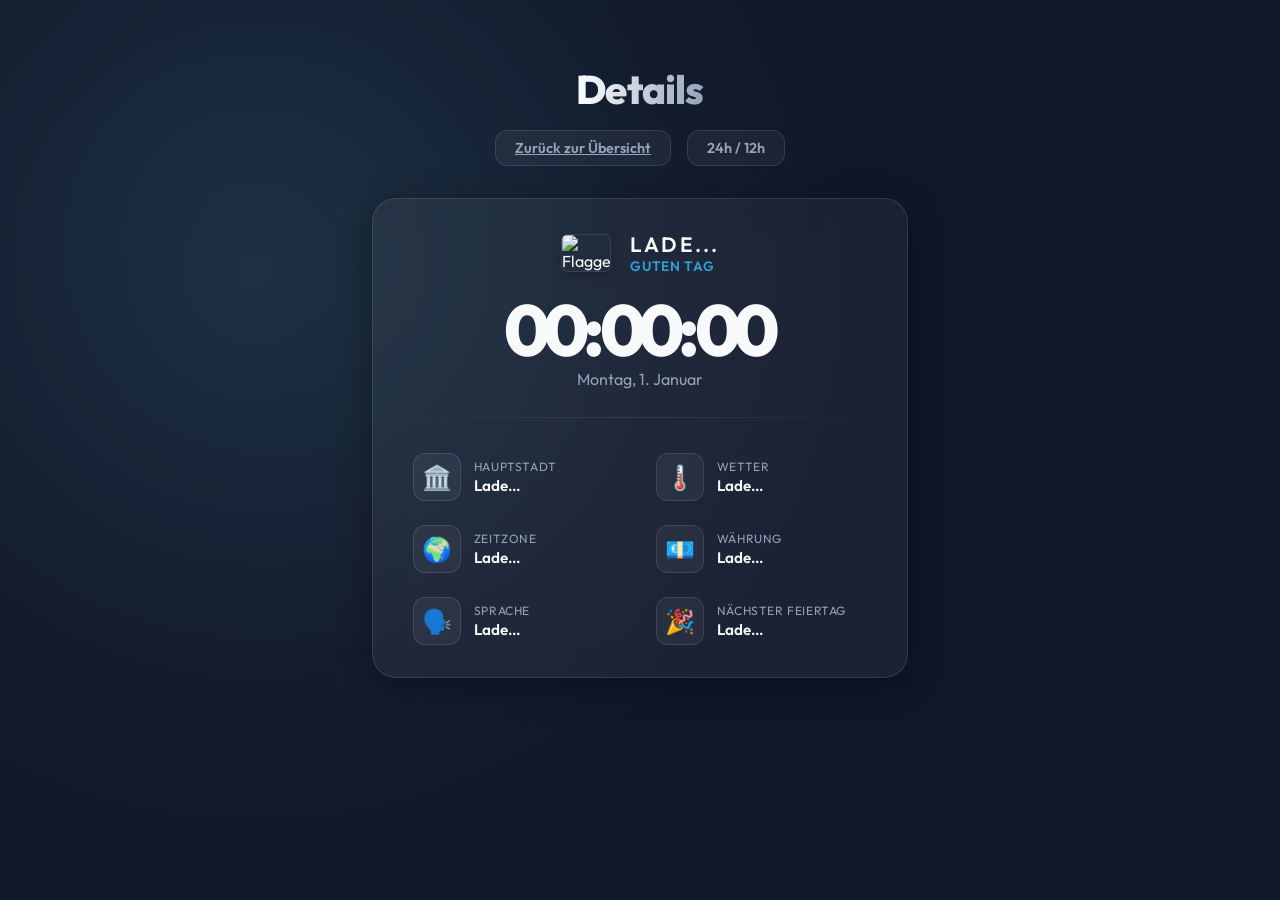
==== details.html @ b4f84e19 "Initial commit: Global Clock Dashboard with Weather and Holidays" ====
<!DOCTYPE html>
<html lang="de">
<head>
    <meta charset="UTF-8">
    <meta name="viewport" content="width=device-width, initial-scale=1.0">
    <title>Land Details</title>
    <link rel="preconnect" href="https://fonts.googleapis.com">
    <link rel="preconnect" href="https://fonts.gstatic.com" crossorigin>
    <link href="https://fonts.googleapis.com/css2?family=Outfit:wght@300;400;600;800&display=swap" rel="stylesheet">
    <link rel="stylesheet" href="style.css">
</head>
<body>
    <div class="background-overlay"></div>
    <main class="container">
        <header>
            <h1>Details</h1>
            <div class="controls">
                <a href="index.html" class="glass-btn">Zurück zur Übersicht</a>
                <button id="toggle-format" class="glass-btn">24h / 12h</button>
            </div>
        </header>
        
        <section class="clock-section" id="detail-section">
            <div class="card glass">
                <div class="country-info">
                    <img src="" width="40" alt="Flagge" class="flag-img" id="detail-flag">
                    <div class="name-box">
                        <h2 class="country-name" id="detail-name">Lade...</h2>
                        <span class="greeting" id="detail-greeting">Guten Tag</span>
                    </div>
                </div>
                <div class="time-display">
                    <span class="time" id="detail-time">00:00:00</span>
                    <span class="date" id="detail-date">Montag, 1. Januar</span>
                </div>
                
                <div class="card-divider"></div>
                
                <div class="meta-grid">
                    <div class="meta-item">
                        <span class="meta-icon">🏛️</span>
                        <div class="meta-text">
                            <span class="meta-label">Hauptstadt</span>
                            <span class="meta-value" id="detail-capital">Lade...</span>
                        </div>
                    </div>
                    <div class="meta-item">
                        <span class="meta-icon" id="detail-weather-icon">🌡️</span>
                        <div class="meta-text">
                            <span class="meta-label">Wetter</span>
                            <span class="meta-value" id="detail-weather">Lade...</span>
                        </div>
                    </div>
                    <div class="meta-item">
                        <span class="meta-icon">🌍</span>
                        <div class="meta-text">
                            <span class="meta-label">Zeitzone</span>
                            <span class="meta-value" id="detail-tz">Lade...</span>
                        </div>
                    </div>
                    <div class="meta-item">
                        <span class="meta-icon">💶</span>
                        <div class="meta-text">
                            <span class="meta-label">Währung</span>
                            <span class="meta-value" id="detail-currency">Lade...</span>
                        </div>
                    </div>
                    <div class="meta-item">
                        <span class="meta-icon">🗣️</span>
                        <div class="meta-text">
                            <span class="meta-label">Sprache</span>
                            <span class="meta-value" id="detail-language">Lade...</span>
                        </div>
                    </div>
                    <div class="meta-item">
                        <span class="meta-icon">🎉</span>
                        <div class="meta-text">
                            <span class="meta-label">Nächster Feiertag</span>
                            <span class="meta-value" id="detail-holiday">Lade...</span>
                        </div>
                    </div>
                </div>
            </div>
        </section>
    </main>

    <script src="https://cdnjs.cloudflare.com/ajax/libs/moment.js/2.29.4/moment.min.js"></script>
    <script src="https://cdnjs.cloudflare.com/ajax/libs/moment-timezone/0.5.43/moment-timezone-with-data.min.js"></script>
    <script src="script.js"></script>
</body>
</html>
---- style.css ----
:root {
    --primary-bg: #0f172a;
    --accent-color: #38bdf8;
    --text-main: #f8fafc;
    --text-muted: #94a3b8;
    --glass-bg: rgba(255, 255, 255, 0.05);
    --glass-border: rgba(255, 255, 255, 0.1);
    --font-main: 'Outfit', sans-serif;
}

* {
    margin: 0;
    padding: 0;
    box-sizing: border-box;
}

body {
    font-family: var(--font-main);
    background-color: var(--primary-bg);
    color: var(--text-main);
    min-height: 100vh;
    display: flex;
    overflow-x: hidden;
    position: relative;
}

/* Background effects */
.background-overlay {
    position: absolute;
    top: 0;
    left: 0;
    width: 100%;
    height: 100%;
    background: radial-gradient(circle at 20% 30%, #1e293b 0%, transparent 50%),
                radial-gradient(circle at 80% 70%, #0f172a 0%, transparent 50%);
    z-index: -1;
}

body::before {
    content: '';
    position: absolute;
    width: 300px;
    height: 300px;
    background: var(--accent-color);
    filter: blur(150px);
    border-radius: 50%;
    top: 10%;
    left: 10%;
    opacity: 0.15;
    animation: move 20s infinite alternate;
}

@keyframes move {
    from { transform: translate(0, 0); }
    to { transform: translate(100px, 100px); }
}

.container {
    width: 90%;
    max-width: 600px;
    margin: 2rem auto;
    display: flex;
    flex-direction: column;
    gap: 1.5rem;
    padding: 2rem;
    z-index: 1;
}

header {
    display: flex;
    flex-direction: column;
    align-items: center;
    gap: 1rem;
    margin-bottom: 0.5rem;
}

header h1 {
    text-align: center;
    font-weight: 800;
    letter-spacing: -0.02em;
    font-size: 2.5rem;
    background: linear-gradient(to right, #fff, var(--text-muted));
    -webkit-background-clip: text;
    -webkit-text-fill-color: transparent;
}

.controls {
    display: flex;
    gap: 1rem;
}

.glass-btn {
    background: var(--glass-bg);
    border: 1px solid var(--glass-border);
    color: var(--text-muted);
    padding: 0.5rem 1.2rem;
    border-radius: 12px;
    cursor: pointer;
    font-family: var(--font-main);
    font-size: 0.9rem;
    font-weight: 600;
    transition: all 0.3s ease;
    backdrop-filter: blur(8px);
}

.glass-btn:hover {
    background: rgba(255, 255, 255, 0.1);
    color: var(--text-main);
    transform: scale(1.05);
}

.details-btn {
    text-decoration: none;
    text-align: center;
    width: 100%;
    margin-top: 0.5rem;
}

.clock-section {
    width: 100%;
}

.card {
    padding: 2rem 2.5rem;
    border-radius: 24px;
    display: flex;
    flex-direction: column;
    align-items: center;
    gap: 1.2rem;
    transition: transform 0.3s cubic-bezier(0.4, 0, 0.2, 1), box-shadow 0.3s ease;
    cursor: default;
}

.card:hover {
    transform: translateY(-5px);
    box-shadow: 0 20px 40px rgba(0,0,0,0.3);
}

.glass {
    background: var(--glass-bg);
    backdrop-filter: blur(16px);
    -webkit-backdrop-filter: blur(16px);
    border: 1px solid var(--glass-border);
    box-shadow: 0 8px 32px 0 rgba(0, 0, 0, 0.37);
}

.country-info {
    display: flex;
    align-items: center;
    gap: 1.2rem;
    width: 100%;
    justify-content: center;
}

.name-box {
    display: flex;
    flex-direction: column;
}

.greeting {
    font-size: 0.85rem;
    color: var(--accent-color);
    font-weight: 600;
    text-transform: uppercase;
    letter-spacing: 0.05em;
    opacity: 0.8;
}

.flag-img {
    width: 50px;
    height: auto;
    border-radius: 6px;
    box-shadow: 0 4px 12px rgba(0,0,0,0.2);
    border: 1px solid var(--glass-border);
}

.country-name {
    font-size: 1.3rem;
    font-weight: 600;
    color: var(--text-main);
    text-transform: uppercase;
    letter-spacing: 0.1em;
}

.time-display {
    text-align: center;
    display: flex;
    flex-direction: column;
    gap: 0.2rem;
}

.time {
    font-size: 4.5rem;
    font-weight: 800;
    font-variant-numeric: tabular-nums;
    letter-spacing: -0.05em;
    line-height: 1;
}

.date {
    font-size: 1rem;
    color: var(--text-muted);
    font-weight: 400;
}

.time-diff-wrapper {
    display: flex;
    justify-content: center;
    margin: -0.5rem 0;
}

.diff-tag {
    padding: 0.5rem 1.5rem;
    border-radius: 50px;
    font-size: 0.9rem;
    font-weight: 600;
    color: var(--text-muted);
    border: 1px solid var(--glass-border);
    background: rgba(255, 255, 255, 0.03);
}

.card-divider {
    height: 1px;
    width: 100%;
    background: linear-gradient(to right, transparent, var(--glass-border), transparent);
    margin: 0.5rem 0;
}

.meta-grid {
    display: grid;
    grid-template-columns: repeat(2, 1fr);
    gap: 1.5rem 2rem;
    width: 100%;
    margin-top: 0.5rem;
}

.meta-item {
    display: flex;
    align-items: center;
    gap: 0.8rem;
}

.meta-icon {
    font-size: 1.5rem;
    background: rgba(255, 255, 255, 0.05);
    padding: 0.5rem;
    border-radius: 12px;
    border: 1px solid var(--glass-border);
}

.meta-text {
    display: flex;
    flex-direction: column;
}

.meta-label {
    font-size: 0.75rem;
    color: var(--text-muted);
    text-transform: uppercase;
    letter-spacing: 0.05em;
    margin-bottom: 0.1rem;
}

.meta-value {
    font-size: 0.95rem;
    color: var(--text-main);
    font-weight: 600;
}

/* Mobile adjustments */
@media (max-width: 600px) {
    .meta-grid {
        grid-template-columns: 1fr;
        gap: 1rem;
    }
}

.search-container {
    width: 100%;
    margin-bottom: 1rem;
}

.glass-input {
    width: 100%;
    padding: 1rem 1.5rem;
    border-radius: 16px;
    background: var(--glass-bg);
    border: 1px solid var(--glass-border);
    color: var(--text-main);
    font-family: var(--font-main);
    font-size: 1.1rem;
    backdrop-filter: blur(8px);
    outline: none;
    transition: all 0.3s ease;
}

.glass-input:focus {
    border-color: var(--accent-color);
    box-shadow: 0 0 15px rgba(56, 189, 248, 0.3);
}

.loading-spinner {
    text-align: center;
    color: var(--text-muted);
    font-size: 1.2rem;
    margin: 2rem 0;
    display: none;
}

.countries-grid {
    display: grid;
    grid-template-columns: 1fr;
    gap: 1.5rem;
    width: 100%;
}

@media (max-width: 480px) {
    .time {
        font-size: 3.5rem;
    }
    .card {
        padding: 1.5rem;
    }
}

.mini-grid {
    display: grid;
    grid-template-columns: repeat(auto-fill, minmax(70px, 1fr));
    gap: 12px;
    width: 100%;
}

.mini-card {
    background: var(--glass-bg);
    border: 1px solid var(--glass-border);
    border-radius: 12px;
    display: flex;
    flex-direction: column;
    align-items: center;
    justify-content: center;
    padding: 12px 5px;
    cursor: pointer;
    transition: all 0.2s ease;
    backdrop-filter: blur(8px);
}

.mini-card:hover {
    transform: scale(1.1);
    background: rgba(255, 255, 255, 0.1);
}

.mini-flag {
    width: 32px;
    height: auto;
    border-radius: 4px;
    margin-bottom: 6px;
    box-shadow: 0 2px 5px rgba(0,0,0,0.2);
}

.mini-code {
    font-size: 0.85rem;
    font-weight: 600;
    color: var(--text-main);
}

/* Modal styles */
.modal-overlay {
    position: fixed;
    top: 0;
    left: 0;
    width: 100%;
    height: 100%;
    background: rgba(15, 23, 42, 0.7);
    backdrop-filter: blur(8px);
    z-index: 1000;
    display: flex;
    justify-content: center;
    align-items: center;
    opacity: 0;
    pointer-events: none;
    transition: opacity 0.3s ease;
}

.modal-overlay.active {
    opacity: 1;
    pointer-events: all;
}

.modal-content {
    width: 95%;
    max-width: 700px;
    transform: scale(0.5);
    opacity: 0;
    transition: all 0.4s cubic-bezier(0.175, 0.885, 0.32, 1.275);
}

.modal-overlay.active .modal-content {
    transform: scale(1);
    opacity: 1;
}

.close-btn {
    position: absolute;
    top: 15px;
    right: 15px;
    background: rgba(255,255,255,0.1);
    border: 1px solid var(--glass-border);
    color: var(--text-main);
    font-size: 1.5rem;
    cursor: pointer;
    border-radius: 50%;
    width: 35px;
    height: 35px;
    display: flex;
    align-items: center;
    justify-content: center;
    transition: background 0.2s;
    line-height: 1;
    z-index: 10;
}

.close-btn:hover {
    background: rgba(255,255,255,0.2);
}
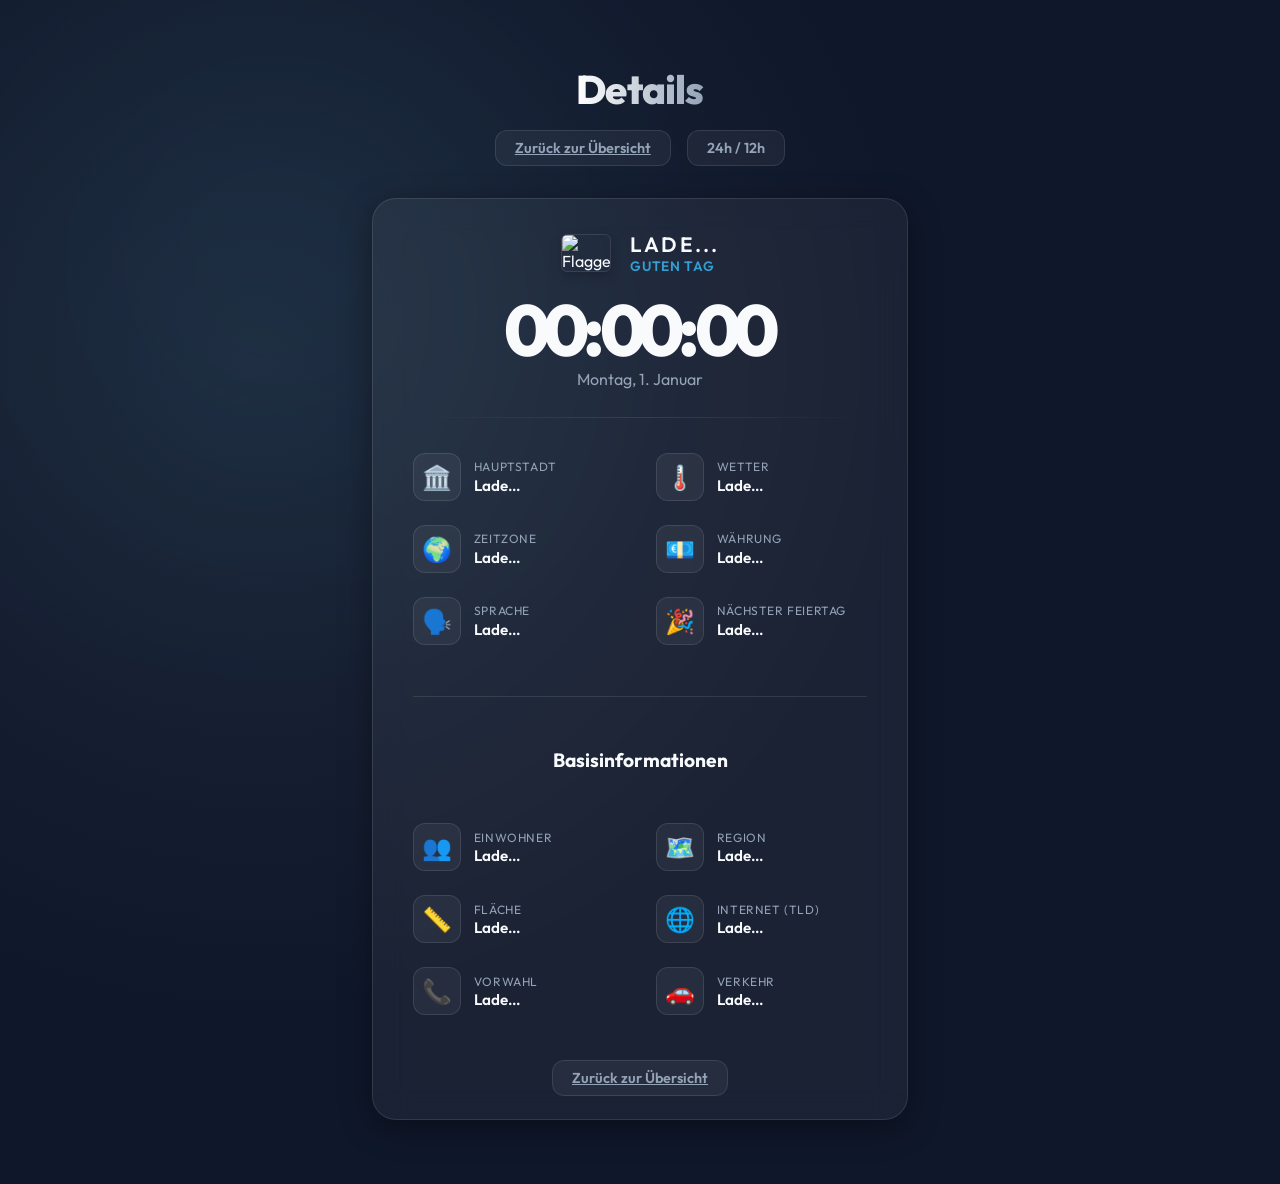
==== commit b2cfc8bc: "Add detailed basis information to details page" ====
--- a/details.html
+++ b/details.html
@@ -80,6 +80,58 @@
                         </div>
                     </div>
                 </div>
+
+                <div class="card-divider" style="margin: 2rem 0; background: rgba(255,255,255,0.1); height: 1px;"></div>
+                
+                <h3 style="margin-bottom: 1.5rem; color: var(--text-main); font-size: 1.2rem; text-align: center;">Basisinformationen</h3>
+                <div class="meta-grid" style="grid-template-columns: repeat(auto-fit, minmax(200px, 1fr));">
+                    <div class="meta-item">
+                        <span class="meta-icon">👥</span>
+                        <div class="meta-text">
+                            <span class="meta-label">Einwohner</span>
+                            <span class="meta-value" id="detail-population">Lade...</span>
+                        </div>
+                    </div>
+                    <div class="meta-item">
+                        <span class="meta-icon">🗺️</span>
+                        <div class="meta-text">
+                            <span class="meta-label">Region</span>
+                            <span class="meta-value" id="detail-region">Lade...</span>
+                        </div>
+                    </div>
+                    <div class="meta-item">
+                        <span class="meta-icon">📏</span>
+                        <div class="meta-text">
+                            <span class="meta-label">Fläche</span>
+                            <span class="meta-value" id="detail-area">Lade...</span>
+                        </div>
+                    </div>
+                    <div class="meta-item">
+                        <span class="meta-icon">🌐</span>
+                        <div class="meta-text">
+                            <span class="meta-label">Internet (TLD)</span>
+                            <span class="meta-value" id="detail-tld">Lade...</span>
+                        </div>
+                    </div>
+                    <div class="meta-item">
+                        <span class="meta-icon">📞</span>
+                        <div class="meta-text">
+                            <span class="meta-label">Vorwahl</span>
+                            <span class="meta-value" id="detail-idd">Lade...</span>
+                        </div>
+                    </div>
+                    <div class="meta-item">
+                        <span class="meta-icon">🚗</span>
+                        <div class="meta-text">
+                            <span class="meta-label">Verkehr</span>
+                            <span class="meta-value" id="detail-driving">Lade...</span>
+                        </div>
+                    </div>
+                </div>
+                
+                <div style="margin-top: 2rem; text-align: center;">
+                    <a href="index.html" class="glass-btn">Zurück zur Übersicht</a>
+                </div>
             </div>
         </section>
     </main>
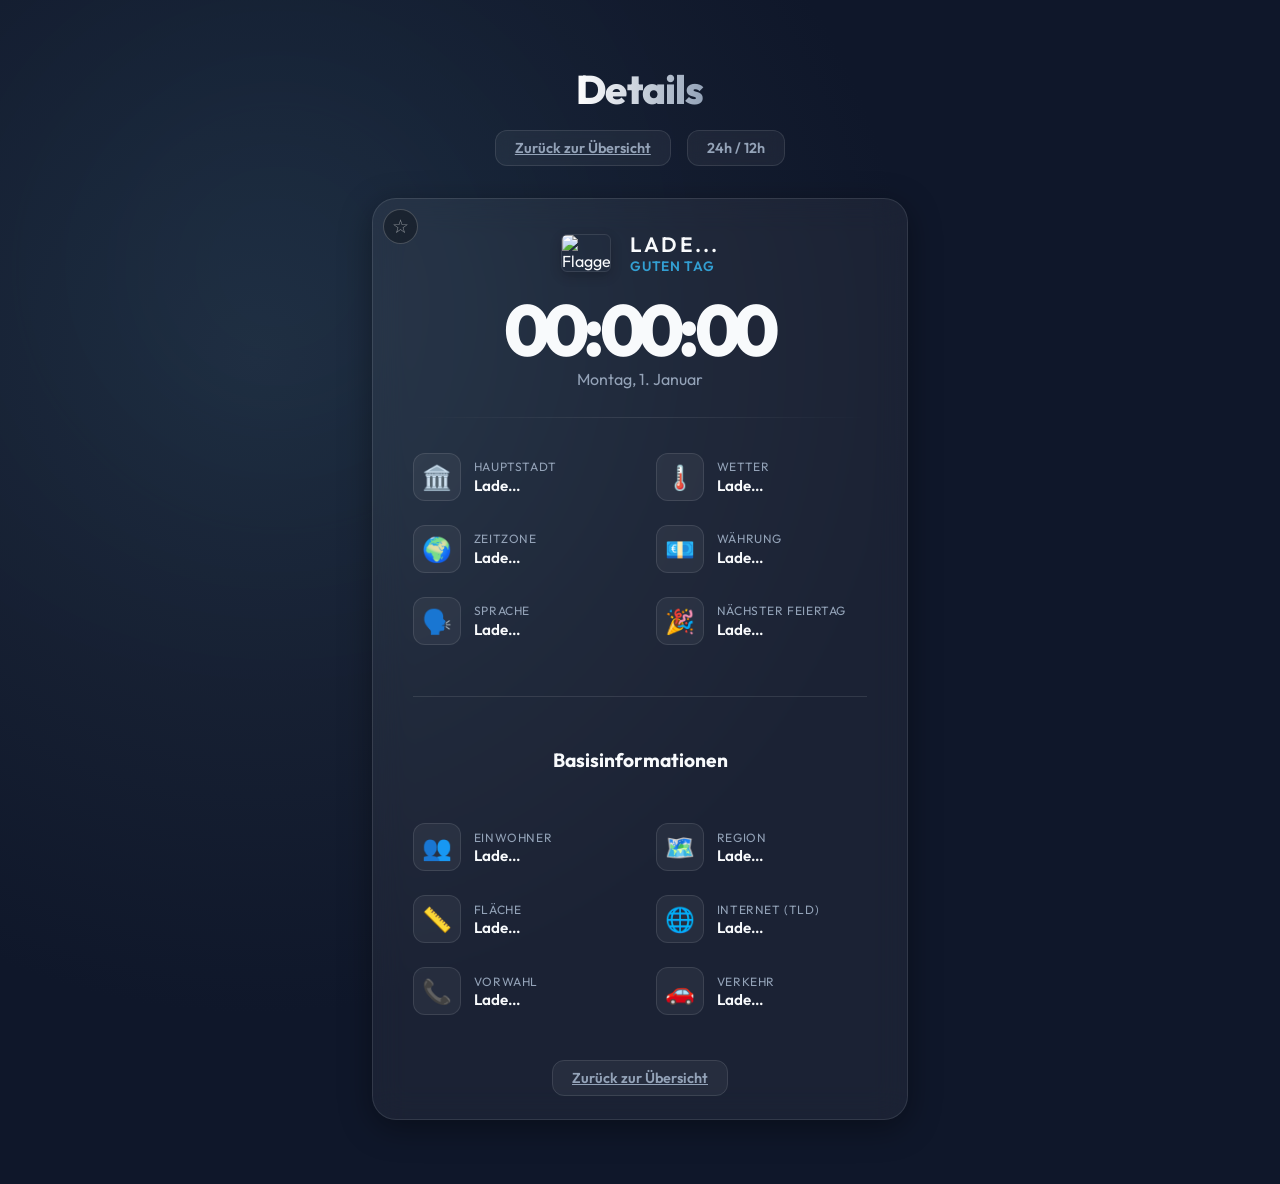
==== commit c6e1b2db: "Add favorites feature with cookies/localStorage and filtering" ====
--- a/details.html
+++ b/details.html
@@ -21,7 +21,8 @@
         </header>
         
         <section class="clock-section" id="detail-section">
-            <div class="card glass">
+            <div class="card glass" style="position: relative;">
+                <button id="detail-fav" class="fav-btn" style="left: 10px; right: auto; top: 10px;" onclick="toggleFavorite(new URLSearchParams(window.location.search).get('country'), event)">☆</button>
                 <div class="country-info">
                     <img src="" width="40" alt="Flagge" class="flag-img" id="detail-flag">
                     <div class="name-box">
--- a/style.css
+++ b/style.css
@@ -422,3 +422,43 @@
 .close-btn:hover {
     background: rgba(255,255,255,0.2);
 }
+
+/* Favorites Button */
+.fav-btn {
+    position: absolute;
+    top: 10px;
+    right: 10px;
+    background: rgba(0, 0, 0, 0.3);
+    border: 1px solid rgba(255, 255, 255, 0.2);
+    border-radius: 50%;
+    width: 35px;
+    height: 35px;
+    display: flex;
+    align-items: center;
+    justify-content: center;
+    font-size: 1.2rem;
+    cursor: pointer;
+    color: rgba(255, 255, 255, 0.5);
+    transition: all 0.3s ease;
+    z-index: 10;
+}
+
+.mini-card .fav-btn {
+    top: 5px;
+    right: 5px;
+    width: 25px;
+    height: 25px;
+    font-size: 0.9rem;
+}
+
+.fav-btn:hover {
+    background: rgba(255, 255, 255, 0.2);
+    transform: scale(1.1);
+}
+
+.fav-btn.active {
+    color: #ffd700;
+    background: rgba(255, 215, 0, 0.2);
+    border-color: rgba(255, 215, 0, 0.5);
+    text-shadow: 0 0 10px rgba(255, 215, 0, 0.5);
+}
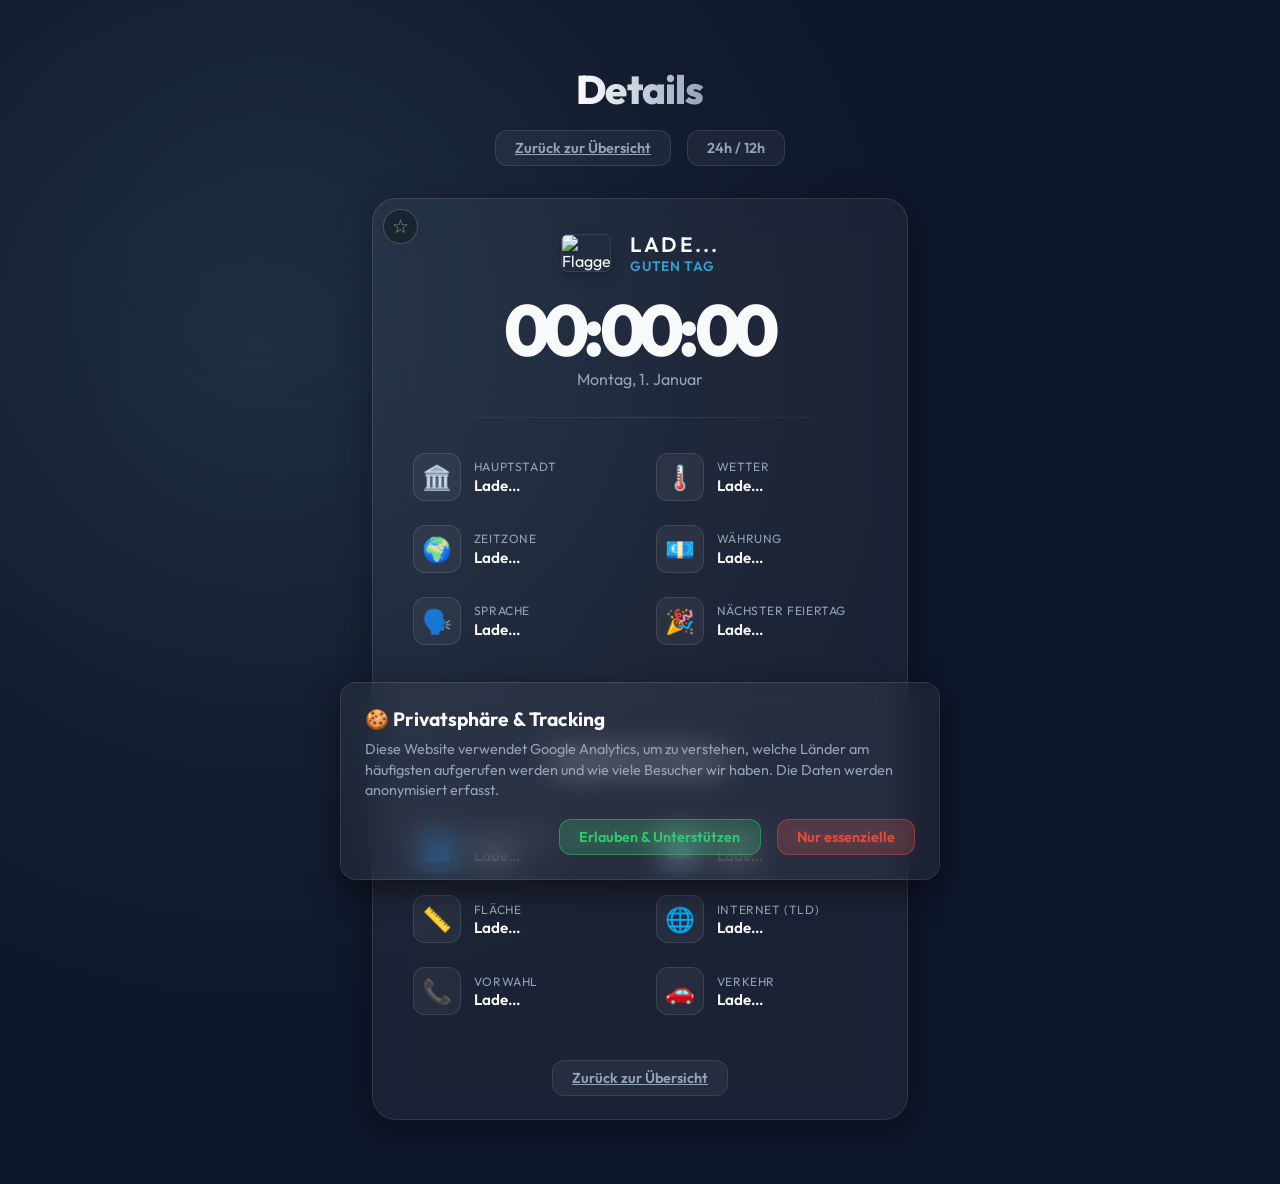
==== commit 7e5b7ef7: "Fix syntax error and encoding in Analytics script" ====
--- a/details.html
+++ b/details.html
@@ -7,7 +7,7 @@
     <link rel="preconnect" href="https://fonts.googleapis.com">
     <link rel="preconnect" href="https://fonts.gstatic.com" crossorigin>
     <link href="https://fonts.googleapis.com/css2?family=Outfit:wght@300;400;600;800&display=swap" rel="stylesheet">
-    <link rel="stylesheet" href="style.css">
+    <link rel="stylesheet" href="style.css?v=3">
 </head>
 <body>
     <div class="background-overlay"></div>
@@ -139,6 +139,6 @@
 
     <script src="https://cdnjs.cloudflare.com/ajax/libs/moment.js/2.29.4/moment.min.js"></script>
     <script src="https://cdnjs.cloudflare.com/ajax/libs/moment-timezone/0.5.43/moment-timezone-with-data.min.js"></script>
-    <script src="script.js"></script>
+    <script src="script.js?v=3"></script>
 </body>
 </html>
--- a/style.css
+++ b/style.css
@@ -462,3 +462,52 @@
     border-color: rgba(255, 215, 0, 0.5);
     text-shadow: 0 0 10px rgba(255, 215, 0, 0.5);
 }
+
+/* Cookie Banner */
+.cookie-banner {
+    position: fixed;
+    bottom: 20px;
+    left: 50%;
+    transform: translateX(-50%);
+    width: 90%;
+    max-width: 600px;
+    padding: 1.5rem;
+    z-index: 1000;
+    box-shadow: 0 10px 30px rgba(0,0,0,0.5);
+    border-radius: 16px;
+    animation: slideUp 0.5s ease forwards;
+}
+
+.cookie-content h3 {
+    margin-top: 0;
+    margin-bottom: 0.5rem;
+    font-size: 1.2rem;
+    color: var(--text-main);
+}
+
+.cookie-content p {
+    font-size: 0.9rem;
+    color: var(--text-muted);
+    margin-bottom: 1.2rem;
+    line-height: 1.4;
+}
+
+.cookie-buttons {
+    display: flex;
+    gap: 1rem;
+    justify-content: flex-end;
+}
+
+@media (max-width: 500px) {
+    .cookie-buttons {
+        flex-direction: column;
+    }
+    .cookie-buttons button {
+        width: 100%;
+    }
+}
+
+@keyframes slideUp {
+    from { bottom: -100px; opacity: 0; }
+    to { bottom: 20px; opacity: 1; }
+}
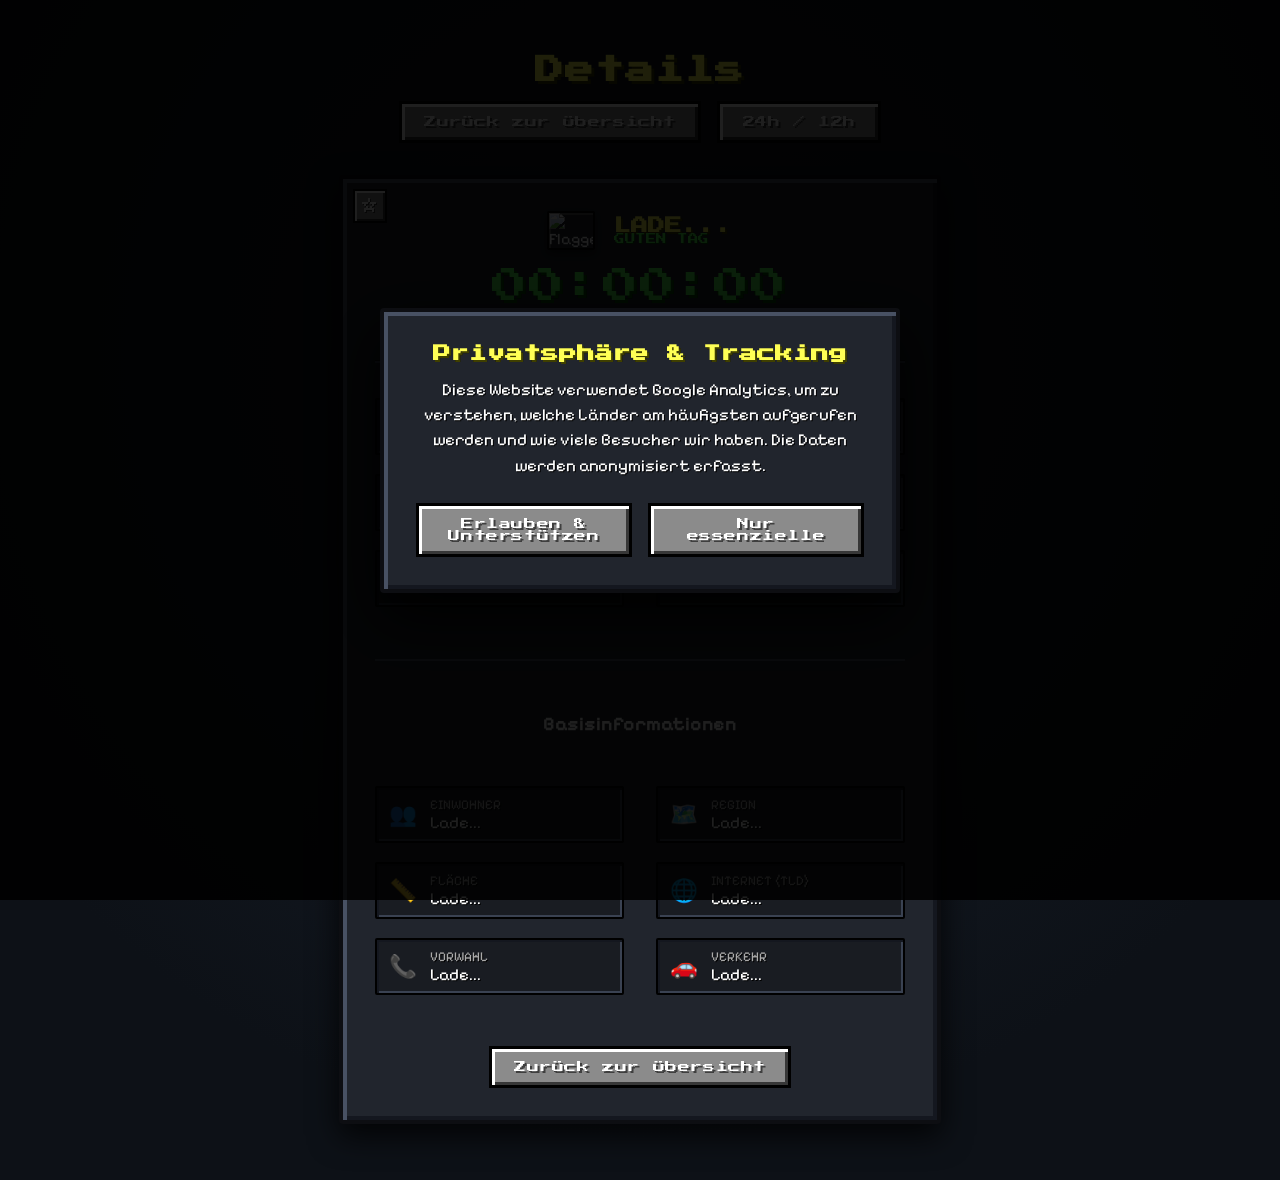
==== commit 6dce8d94: "feat: integrate compressed timelapse video background and update Minecraft UI styling" ====
--- a/details.html
+++ b/details.html
@@ -10,6 +10,10 @@
     <link rel="stylesheet" href="style.css?v=3">
 </head>
 <body>
+    <video id="mc-video-bg" class="mc-video-bg" autoplay loop muted playsinline preload="auto">
+        <source src="Timelapse_compressed.mp4" type="video/mp4">
+        <source src="Timelapse.mp4" type="video/mp4">
+    </video>
     <div class="background-overlay"></div>
     <main class="container">
         <header>
--- a/style.css
+++ b/style.css
@@ -1,17 +1,53 @@
+@import url('https://fonts.googleapis.com/css2?family=Pixelify+Sans:wght@400;600;700&family=Press+Start+2P&display=swap');
+
 :root {
-    --primary-bg: #0f172a;
-    --accent-color: #38bdf8;
-    --text-main: #f8fafc;
-    --text-muted: #94a3b8;
-    --glass-bg: rgba(255, 255, 255, 0.05);
-    --glass-border: rgba(255, 255, 255, 0.1);
-    --font-main: 'Outfit', sans-serif;
+    /* Official Minecraft Formatting Colors (§0 - §f) */
+    --mc-black: #000000;
+    --mc-dark-blue: #0000AA;
+    --mc-dark-green: #00AA00;
+    --mc-dark-aqua: #00AAAA;
+    --mc-dark-red: #AA0000;
+    --mc-dark-purple: #AA00AA;
+    --mc-gold: #FFAA00;
+    --mc-gray: #AAAAAA;
+    --mc-dark-gray: #555555;
+    --mc-blue: #5555FF;
+    --mc-green: #55FF55;
+    --mc-aqua: #55FFFF;
+    --mc-red: #FF5555;
+    --mc-light-purple: #FF55FF;
+    --mc-yellow: #FFFF55;
+    --mc-white: #FFFFFF;
+
+    /* Text Shadow Colors */
+    --mc-shadow-white: #3F3F3F;
+    --mc-shadow-yellow: #3F3F00;
+    --mc-shadow-green: #003F00;
+    --mc-shadow-gold: #2A2A00;
+
+    /* Official Minecraft GUI Button Textures */
+    --mc-btn-bg: #8B8B8B;
+    --mc-btn-border-outer: #000000;
+    --mc-btn-bevel-light: #FFFFFF;
+    --mc-btn-bevel-dark: #373737;
+    --mc-btn-hover-bg: #A8A8A8;
+    --mc-btn-active-bg: #555555;
+
+    /* Theme Mappings */
+    --primary-bg: #10141b;
+    --accent-color: var(--mc-green);
+    --text-main: var(--mc-white);
+    --text-muted: var(--mc-gray);
+    --text-gold: var(--mc-yellow);
+    --font-main: 'Pixelify Sans', monospace, sans-serif;
+    --font-header: 'Press Start 2P', 'Pixelify Sans', monospace, sans-serif;
 }
 
 * {
     margin: 0;
     padding: 0;
     box-sizing: border-box;
+    image-rendering: pixelated;
 }
 
 body {
@@ -22,47 +58,48 @@
     display: flex;
     overflow-x: hidden;
     position: relative;
-}
-
-/* Background effects */
-.background-overlay {
-    position: absolute;
+    /* Minecraft dark night sky bedrock grid texture */
+    background-image: 
+        radial-gradient(circle at 50% 30%, #1a222e 0%, #0d1117 75%),
+        repeating-linear-gradient(0deg, rgba(255, 255, 255, 0.015) 0px, rgba(255, 255, 255, 0.015) 2px, transparent 2px, transparent 4px),
+        repeating-linear-gradient(90deg, rgba(255, 255, 255, 0.015) 0px, rgba(255, 255, 255, 0.015) 2px, transparent 2px, transparent 4px);
+}
+
+/* Live Minecraft Background Video */
+.mc-video-bg {
+    position: fixed;
     top: 0;
     left: 0;
-    width: 100%;
-    height: 100%;
-    background: radial-gradient(circle at 20% 30%, #1e293b 0%, transparent 50%),
-                radial-gradient(circle at 80% 70%, #0f172a 0%, transparent 50%);
+    width: 100vw;
+    height: 100vh;
+    object-fit: cover;
+    z-index: -2;
+    pointer-events: none;
+    will-change: transform;
+}
+
+/* Background overlay effects - Light 0% GPU overlay */
+.background-overlay {
+    position: fixed;
+    top: 0;
+    left: 0;
+    width: 100vw;
+    height: 100vh;
+    background: rgba(0, 0, 0, 0.22);
+    pointer-events: none;
     z-index: -1;
 }
 
-body::before {
-    content: '';
-    position: absolute;
-    width: 300px;
-    height: 300px;
-    background: var(--accent-color);
-    filter: blur(150px);
-    border-radius: 50%;
-    top: 10%;
-    left: 10%;
-    opacity: 0.15;
-    animation: move 20s infinite alternate;
-}
-
-@keyframes move {
-    from { transform: translate(0, 0); }
-    to { transform: translate(100px, 100px); }
-}
+
 
 .container {
     width: 90%;
-    max-width: 600px;
+    max-width: 650px;
     margin: 2rem auto;
     display: flex;
     flex-direction: column;
     gap: 1.5rem;
-    padding: 2rem;
+    padding: 1.5rem;
     z-index: 1;
 }
 
@@ -75,13 +112,12 @@
 }
 
 header h1 {
+    font-family: var(--font-header);
+    font-size: 1.8rem;
     text-align: center;
-    font-weight: 800;
-    letter-spacing: -0.02em;
-    font-size: 2.5rem;
-    background: linear-gradient(to right, #fff, var(--text-muted));
-    -webkit-background-clip: text;
-    -webkit-text-fill-color: transparent;
+    color: var(--text-gold);
+    text-shadow: 3px 3px 0px #3f3f00, 3px 3px 0px #000000;
+    letter-spacing: 1px;
 }
 
 .controls {
@@ -89,24 +125,47 @@
     gap: 1rem;
 }
 
+/* Official Minecraft GUI Button */
 .glass-btn {
-    background: var(--glass-bg);
-    border: 1px solid var(--glass-border);
-    color: var(--text-muted);
-    padding: 0.5rem 1.2rem;
-    border-radius: 12px;
+    font-family: var(--font-header);
+    font-size: 0.75rem;
+    letter-spacing: 0.05em;
+    padding: 0.75rem 1.4rem;
+    background-color: var(--mc-btn-bg);
+    border: 3px solid var(--mc-black);
+    box-shadow: 
+        inset 3px 3px 0px var(--mc-btn-bevel-light),
+        inset -3px -3px 0px var(--mc-btn-bevel-dark);
+    color: var(--mc-white);
+    text-shadow: 2px 2px 0px var(--mc-shadow-white);
+    border-radius: 0;
     cursor: pointer;
-    font-family: var(--font-main);
-    font-size: 0.9rem;
-    font-weight: 600;
-    transition: all 0.3s ease;
-    backdrop-filter: blur(8px);
+    transition: none;
+    display: inline-flex;
+    align-items: center;
+    justify-content: center;
+    gap: 0.5rem;
+    text-decoration: none;
+    user-select: none;
+    image-rendering: pixelated;
 }
 
 .glass-btn:hover {
-    background: rgba(255, 255, 255, 0.1);
-    color: var(--text-main);
-    transform: scale(1.05);
+    background-color: var(--mc-btn-hover-bg);
+    color: var(--mc-yellow);
+    text-shadow: 2px 2px 0px var(--mc-shadow-yellow);
+    box-shadow: 
+        inset 3px 3px 0px #FFFFFF,
+        inset -3px -3px 0px #222222;
+}
+
+.glass-btn:active, .glass-btn.active {
+    background-color: var(--mc-btn-active-bg);
+    color: var(--mc-yellow);
+    text-shadow: 2px 2px 0px var(--mc-shadow-yellow);
+    box-shadow: 
+        inset -3px -3px 0px #AAAAAA,
+        inset 3px 3px 0px #222222;
 }
 
 .details-btn {
@@ -120,28 +179,23 @@
     width: 100%;
 }
 
-.card {
-    padding: 2rem 2.5rem;
-    border-radius: 24px;
+/* Minecraft GUI Container Card */
+.card, .glass {
+    background: #21252d;
+    border: 4px solid #0d0e12;
+    box-shadow: inset 4px 4px 0px #485163, inset -4px -4px 0px #14171f, 0 12px 30px rgba(0, 0, 0, 0.8);
+    border-radius: 4px;
+    padding: 2rem;
     display: flex;
     flex-direction: column;
     align-items: center;
     gap: 1.2rem;
-    transition: transform 0.3s cubic-bezier(0.4, 0, 0.2, 1), box-shadow 0.3s ease;
-    cursor: default;
+    transition: transform 0.2s ease;
+    position: relative;
 }
 
 .card:hover {
-    transform: translateY(-5px);
-    box-shadow: 0 20px 40px rgba(0,0,0,0.3);
-}
-
-.glass {
-    background: var(--glass-bg);
-    backdrop-filter: blur(16px);
-    -webkit-backdrop-filter: blur(16px);
-    border: 1px solid var(--glass-border);
-    box-shadow: 0 8px 32px 0 rgba(0, 0, 0, 0.37);
+    transform: translateY(-3px);
 }
 
 .country-info {
@@ -158,78 +212,66 @@
 }
 
 .greeting {
-    font-size: 0.85rem;
-    color: var(--accent-color);
-    font-weight: 600;
+    font-family: var(--font-header);
+    font-size: 0.65rem;
+    color: #55ff55;
+    text-shadow: 1px 1px 0px #005500;
     text-transform: uppercase;
     letter-spacing: 0.05em;
-    opacity: 0.8;
 }
 
 .flag-img {
-    width: 50px;
+    width: 48px;
     height: auto;
-    border-radius: 6px;
-    box-shadow: 0 4px 12px rgba(0,0,0,0.2);
-    border: 1px solid var(--glass-border);
+    border: 2px solid #000000;
+    box-shadow: inset 2px 2px 0px #555, 0 4px 8px rgba(0,0,0,0.5);
+    border-radius: 2px;
 }
 
 .country-name {
-    font-size: 1.3rem;
-    font-weight: 600;
-    color: var(--text-main);
+    font-family: var(--font-header);
+    font-size: 1.05rem;
+    color: #ffff55;
+    text-shadow: 2px 2px 0px #3f3f00, 2px 2px 0px #000000;
     text-transform: uppercase;
-    letter-spacing: 0.1em;
-}
-
+}
+
+/* Time Display */
 .time-display {
     text-align: center;
     display: flex;
     flex-direction: column;
-    gap: 0.2rem;
+    gap: 0.4rem;
 }
 
 .time {
-    font-size: 4.5rem;
-    font-weight: 800;
-    font-variant-numeric: tabular-nums;
-    letter-spacing: -0.05em;
-    line-height: 1;
+    font-family: var(--font-header);
+    font-size: 2.2rem;
+    color: #55ff55;
+    text-shadow: 3px 3px 0px #005500, 3px 3px 0px #000000;
+    letter-spacing: 2px;
 }
 
 .date {
-    font-size: 1rem;
-    color: var(--text-muted);
-    font-weight: 400;
-}
-
-.time-diff-wrapper {
-    display: flex;
-    justify-content: center;
-    margin: -0.5rem 0;
-}
-
-.diff-tag {
-    padding: 0.5rem 1.5rem;
-    border-radius: 50px;
-    font-size: 0.9rem;
-    font-weight: 600;
-    color: var(--text-muted);
-    border: 1px solid var(--glass-border);
-    background: rgba(255, 255, 255, 0.03);
+    font-family: var(--font-main);
+    font-size: 1.15rem;
+    color: #ffff55;
+    text-shadow: 1px 1px 0px #3f3f00;
 }
 
 .card-divider {
-    height: 1px;
-    width: 100%;
-    background: linear-gradient(to right, transparent, var(--glass-border), transparent);
+    height: 3px;
+    width: 100%;
+    background: #0d0e12;
+    border-bottom: 2px solid #485163;
     margin: 0.5rem 0;
 }
 
+/* Meta Grid */
 .meta-grid {
     display: grid;
     grid-template-columns: repeat(2, 1fr);
-    gap: 1.5rem 2rem;
+    gap: 1.2rem 2rem;
     width: 100%;
     margin-top: 0.5rem;
 }
@@ -238,14 +280,18 @@
     display: flex;
     align-items: center;
     gap: 0.8rem;
+    background: rgba(0, 0, 0, 0.25);
+    padding: 0.5rem 0.75rem;
+    border: 2px solid #000000;
+    box-shadow: inset 2px 2px 0px #14171f, inset -2px -2px 0px #3a4252;
+    border-radius: 2px;
 }
 
 .meta-icon {
-    font-size: 1.5rem;
-    background: rgba(255, 255, 255, 0.05);
-    padding: 0.5rem;
-    border-radius: 12px;
-    border: 1px solid var(--glass-border);
+    font-size: 1.4rem;
+    background: transparent;
+    padding: 0;
+    border: none;
 }
 
 .meta-text {
@@ -254,17 +300,18 @@
 }
 
 .meta-label {
-    font-size: 0.75rem;
-    color: var(--text-muted);
+    font-family: var(--font-main);
+    font-size: 0.85rem;
+    color: #aaaaaa;
+    text-shadow: 1px 1px 0px #000000;
     text-transform: uppercase;
-    letter-spacing: 0.05em;
-    margin-bottom: 0.1rem;
 }
 
 .meta-value {
-    font-size: 0.95rem;
-    color: var(--text-main);
-    font-weight: 600;
+    font-family: var(--font-main);
+    font-size: 1.05rem;
+    color: #ffffff;
+    text-shadow: 1px 1px 0px #000000;
 }
 
 /* Mobile adjustments */
@@ -275,6 +322,7 @@
     }
 }
 
+/* Minecraft Chat / Anvil Search Input */
 .search-container {
     width: 100%;
     margin-bottom: 1rem;
@@ -282,29 +330,36 @@
 
 .glass-input {
     width: 100%;
-    padding: 1rem 1.5rem;
-    border-radius: 16px;
-    background: var(--glass-bg);
-    border: 1px solid var(--glass-border);
-    color: var(--text-main);
+    padding: 0.85rem 1.25rem;
+    border-radius: 0;
+    background: #000000;
+    border: 3px solid #a0a0a0;
+    box-shadow: inset 3px 3px 0px #373737, inset -3px -3px 0px #141414;
+    color: #55ff55;
     font-family: var(--font-main);
-    font-size: 1.1rem;
-    backdrop-filter: blur(8px);
+    font-size: 1.15rem;
+    text-shadow: 1px 1px 0px #005500;
     outline: none;
-    transition: all 0.3s ease;
+    transition: all 0.2s ease;
+}
+
+.glass-input::placeholder {
+    color: #aaaaaa;
+    text-shadow: none;
 }
 
 .glass-input:focus {
-    border-color: var(--accent-color);
-    box-shadow: 0 0 15px rgba(56, 189, 248, 0.3);
+    border-color: #ffffff;
+    box-shadow: inset 3px 3px 0px #555555, 0 0 10px rgba(85, 255, 85, 0.4);
 }
 
 .loading-spinner {
     text-align: center;
-    color: var(--text-muted);
-    font-size: 1.2rem;
+    font-family: var(--font-header);
+    color: #ffff55;
+    text-shadow: 2px 2px 0px #3f3f00;
+    font-size: 1rem;
     margin: 2rem 0;
-    display: none;
 }
 
 .countries-grid {
@@ -316,51 +371,55 @@
 
 @media (max-width: 480px) {
     .time {
-        font-size: 3.5rem;
+        font-size: 1.6rem;
     }
     .card {
-        padding: 1.5rem;
+        padding: 1.2rem;
     }
 }
 
+/* Minecraft Item Slot Mini Grid */
 .mini-grid {
     display: grid;
-    grid-template-columns: repeat(auto-fill, minmax(70px, 1fr));
-    gap: 12px;
+    grid-template-columns: repeat(auto-fill, minmax(75px, 1fr));
+    gap: 10px;
     width: 100%;
 }
 
 .mini-card {
-    background: var(--glass-bg);
-    border: 1px solid var(--glass-border);
-    border-radius: 12px;
+    background: #191d26;
+    border: 3px solid #000000;
+    box-shadow: inset 3px 3px 0px #323846, inset -3px -3px 0px #0e1016;
+    border-radius: 2px;
     display: flex;
     flex-direction: column;
     align-items: center;
     justify-content: center;
-    padding: 12px 5px;
+    padding: 10px 4px;
     cursor: pointer;
-    transition: all 0.2s ease;
-    backdrop-filter: blur(8px);
+    transition: all 0.15 ease;
+    position: relative;
 }
 
 .mini-card:hover {
-    transform: scale(1.1);
-    background: rgba(255, 255, 255, 0.1);
+    background: #262d3a;
+    border-color: #ffff55;
+    box-shadow: inset 3px 3px 0px #455066, inset -3px -3px 0px #181d26, 0 0 12px rgba(255, 255, 85, 0.4);
+    transform: scale(1.08);
 }
 
 .mini-flag {
-    width: 32px;
+    width: 30px;
     height: auto;
-    border-radius: 4px;
-    margin-bottom: 6px;
-    box-shadow: 0 2px 5px rgba(0,0,0,0.2);
+    border: 1px solid #000000;
+    margin-bottom: 4px;
 }
 
 .mini-code {
-    font-size: 0.85rem;
-    font-weight: 600;
-    color: var(--text-main);
+    font-family: var(--font-header);
+    font-size: 0.65rem;
+    color: #ffffff;
+    text-shadow: 1px 1px 0px #000000;
 }
 
 /* Modal styles */
@@ -370,15 +429,14 @@
     left: 0;
     width: 100%;
     height: 100%;
-    background: rgba(15, 23, 42, 0.7);
-    backdrop-filter: blur(8px);
+    background: rgba(0, 0, 0, 0.85);
     z-index: 1000;
     display: flex;
     justify-content: center;
     align-items: center;
     opacity: 0;
     pointer-events: none;
-    transition: opacity 0.3s ease;
+    transition: opacity 0.2s ease;
 }
 
 .modal-overlay.active {
@@ -388,10 +446,10 @@
 
 .modal-content {
     width: 95%;
-    max-width: 700px;
-    transform: scale(0.5);
+    max-width: 650px;
+    transform: scale(0.85);
     opacity: 0;
-    transition: all 0.4s cubic-bezier(0.175, 0.885, 0.32, 1.275);
+    transition: all 0.2s ease;
 }
 
 .modal-overlay.active .modal-content {
@@ -399,103 +457,127 @@
     opacity: 1;
 }
 
-.close-btn {
-    position: absolute;
-    top: 15px;
-    right: 15px;
-    background: rgba(255,255,255,0.1);
-    border: 1px solid var(--glass-border);
-    color: var(--text-main);
-    font-size: 1.5rem;
+/* Minecraft Favorites Star Button & Close Button */
+.fav-btn, .close-btn {
+    font-family: var(--font-header);
+    background-color: var(--mc-btn-bg);
+    border: 2px solid var(--mc-black);
+    box-shadow: 
+        inset 2px 2px 0px var(--mc-btn-bevel-light),
+        inset -2px -2px 0px var(--mc-btn-bevel-dark);
+    color: var(--mc-white);
+    text-shadow: 1px 1px 0px var(--mc-shadow-white);
+    border-radius: 0;
     cursor: pointer;
-    border-radius: 50%;
-    width: 35px;
-    height: 35px;
+    transition: none;
     display: flex;
     align-items: center;
     justify-content: center;
-    transition: background 0.2s;
-    line-height: 1;
+    user-select: none;
+    image-rendering: pixelated;
     z-index: 10;
 }
 
-.close-btn:hover {
-    background: rgba(255,255,255,0.2);
-}
-
-/* Favorites Button */
 .fav-btn {
     position: absolute;
     top: 10px;
     right: 10px;
-    background: rgba(0, 0, 0, 0.3);
-    border: 1px solid rgba(255, 255, 255, 0.2);
-    border-radius: 50%;
-    width: 35px;
-    height: 35px;
+    width: 34px;
+    height: 34px;
+    font-size: 1rem;
+}
+
+.mini-card .fav-btn {
+    top: 3px;
+    right: 3px;
+    width: 22px;
+    height: 22px;
+    font-size: 0.65rem;
+}
+
+.close-btn {
+    position: absolute;
+    top: 10px;
+    right: 10px;
+    width: 34px;
+    height: 34px;
+    font-size: 1.1rem;
+}
+
+.fav-btn:hover, .close-btn:hover {
+    background-color: var(--mc-btn-hover-bg);
+    color: var(--mc-yellow);
+    text-shadow: 1px 1px 0px var(--mc-shadow-yellow);
+    box-shadow: 
+        inset 2px 2px 0px #FFFFFF,
+        inset -2px -2px 0px #222222;
+}
+
+.fav-btn.active {
+    color: var(--mc-yellow);
+    text-shadow: 1px 1px 0px var(--mc-shadow-yellow);
+    background-color: var(--mc-btn-hover-bg);
+    border-color: var(--mc-black);
+    box-shadow: 
+        inset 2px 2px 0px var(--mc-yellow),
+        inset -2px -2px 0px #777700;
+}
+
+/* Minecraft Cookie Consent Modal Overlay */
+.cookie-overlay {
+    position: fixed;
+    top: 0;
+    left: 0;
+    width: 100vw;
+    height: 100vh;
+    background: rgba(0, 0, 0, 0.88);
+    z-index: 10000;
     display: flex;
     align-items: center;
     justify-content: center;
-    font-size: 1.2rem;
-    cursor: pointer;
-    color: rgba(255, 255, 255, 0.5);
-    transition: all 0.3s ease;
-    z-index: 10;
-}
-
-.mini-card .fav-btn {
-    top: 5px;
-    right: 5px;
-    width: 25px;
-    height: 25px;
-    font-size: 0.9rem;
-}
-
-.fav-btn:hover {
-    background: rgba(255, 255, 255, 0.2);
-    transform: scale(1.1);
-}
-
-.fav-btn.active {
-    color: #ffd700;
-    background: rgba(255, 215, 0, 0.2);
-    border-color: rgba(255, 215, 0, 0.5);
-    text-shadow: 0 0 10px rgba(255, 215, 0, 0.5);
-}
-
-/* Cookie Banner */
+    padding: 1.5rem;
+    animation: cookieFadeIn 0.2s ease forwards;
+}
+
 .cookie-banner {
-    position: fixed;
-    bottom: 20px;
-    left: 50%;
-    transform: translateX(-50%);
-    width: 90%;
-    max-width: 600px;
-    padding: 1.5rem;
-    z-index: 1000;
-    box-shadow: 0 10px 30px rgba(0,0,0,0.5);
-    border-radius: 16px;
-    animation: slideUp 0.5s ease forwards;
+    position: relative;
+    width: 100%;
+    max-width: 520px;
+    padding: 2rem;
+    background: #21252d;
+    border: 4px solid #0d0e12;
+    box-shadow: inset 4px 4px 0px #485163, inset -4px -4px 0px #14171f, 0 25px 60px rgba(0, 0, 0, 0.95);
+    border-radius: 4px;
+    animation: cookieScaleUp 0.2s ease forwards;
+    text-align: center;
 }
 
 .cookie-content h3 {
+    font-family: var(--font-header);
     margin-top: 0;
-    margin-bottom: 0.5rem;
-    font-size: 1.2rem;
-    color: var(--text-main);
+    margin-bottom: 1rem;
+    font-size: 1.1rem;
+    color: #ffff55;
+    text-shadow: 2px 2px 0px #3f3f00, 2px 2px 0px #000000;
 }
 
 .cookie-content p {
-    font-size: 0.9rem;
-    color: var(--text-muted);
-    margin-bottom: 1.2rem;
-    line-height: 1.4;
+    font-family: var(--font-main);
+    font-size: 1.05rem;
+    color: #ffffff;
+    text-shadow: 1px 1px 0px #000000;
+    margin-bottom: 1.5rem;
+    line-height: 1.5;
 }
 
 .cookie-buttons {
     display: flex;
     gap: 1rem;
-    justify-content: flex-end;
+    justify-content: center;
+}
+
+.cookie-buttons button {
+    flex: 1;
 }
 
 @media (max-width: 500px) {
@@ -507,7 +589,12 @@
     }
 }
 
-@keyframes slideUp {
-    from { bottom: -100px; opacity: 0; }
-    to { bottom: 20px; opacity: 1; }
-}
+@keyframes cookieFadeIn {
+    from { opacity: 0; }
+    to { opacity: 1; }
+}
+
+@keyframes cookieScaleUp {
+    from { transform: scale(0.9); opacity: 0; }
+    to { transform: scale(1); opacity: 1; }
+}
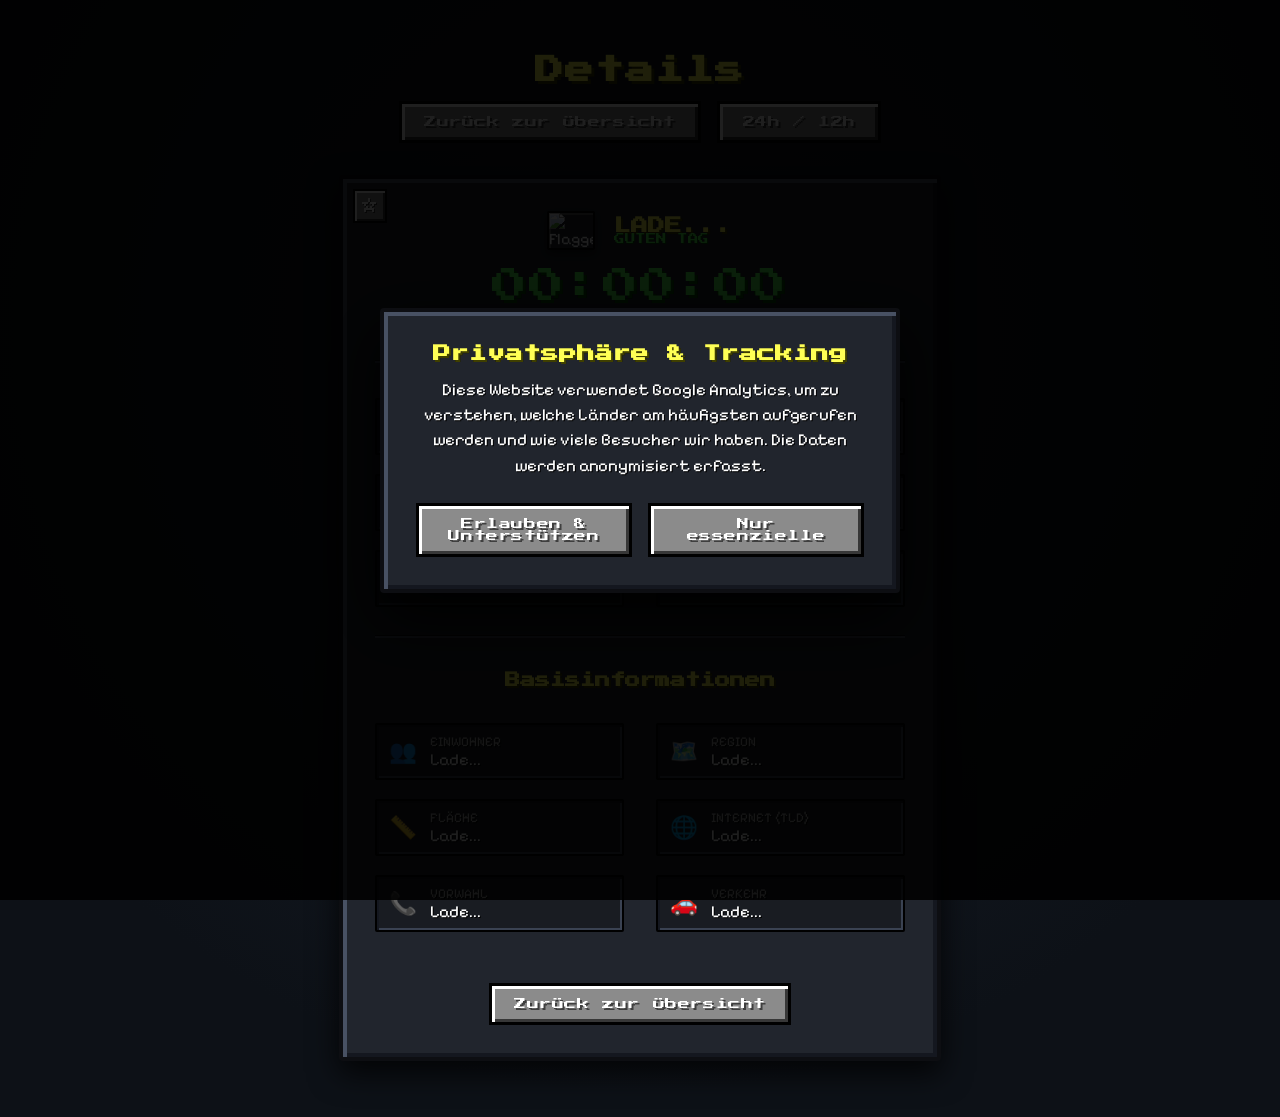
==== commit 58b86cd7: "style: optimize mobile viewport layout, typography scaling, and responsive grids" ====
--- a/details.html
+++ b/details.html
@@ -86,10 +86,10 @@
                     </div>
                 </div>
 
-                <div class="card-divider" style="margin: 2rem 0; background: rgba(255,255,255,0.1); height: 1px;"></div>
+                <div class="card-divider"></div>
                 
-                <h3 style="margin-bottom: 1.5rem; color: var(--text-main); font-size: 1.2rem; text-align: center;">Basisinformationen</h3>
-                <div class="meta-grid" style="grid-template-columns: repeat(auto-fit, minmax(200px, 1fr));">
+                <h3 class="section-subtitle">Basisinformationen</h3>
+                <div class="meta-grid secondary-meta">
                     <div class="meta-item">
                         <span class="meta-icon">👥</span>
                         <div class="meta-text">
--- a/style.css
+++ b/style.css
@@ -234,6 +234,7 @@
     color: #ffff55;
     text-shadow: 2px 2px 0px #3f3f00, 2px 2px 0px #000000;
     text-transform: uppercase;
+    word-break: break-word;
 }
 
 /* Time Display */
@@ -267,6 +268,15 @@
     margin: 0.5rem 0;
 }
 
+.section-subtitle {
+    font-family: var(--font-header);
+    font-size: 0.95rem;
+    color: var(--text-gold);
+    text-shadow: 2px 2px 0px #3f3f00, 2px 2px 0px #000000;
+    text-align: center;
+    margin: 0.5rem 0;
+}
+
 /* Meta Grid */
 .meta-grid {
     display: grid;
@@ -274,6 +284,10 @@
     gap: 1.2rem 2rem;
     width: 100%;
     margin-top: 0.5rem;
+}
+
+.secondary-meta {
+    grid-template-columns: repeat(auto-fit, minmax(200px, 1fr));
 }
 
 .meta-item {
@@ -297,6 +311,7 @@
 .meta-text {
     display: flex;
     flex-direction: column;
+    min-width: 0;
 }
 
 .meta-label {
@@ -312,24 +327,28 @@
     font-size: 1.05rem;
     color: #ffffff;
     text-shadow: 1px 1px 0px #000000;
-}
-
-/* Mobile adjustments */
-@media (max-width: 600px) {
-    .meta-grid {
-        grid-template-columns: 1fr;
-        gap: 1rem;
-    }
+    word-break: break-word;
 }
 
 /* Minecraft Chat / Anvil Search Input */
 .search-container {
     width: 100%;
-    margin-bottom: 1rem;
+    margin-bottom: 0.5rem;
+    display: flex;
+    gap: 0.8rem;
+    align-items: center;
+    justify-content: center;
+}
+
+.fav-filter-btn {
+    white-space: nowrap;
+    padding: 0.85rem 1.25rem;
 }
 
 .glass-input {
-    width: 100%;
+    flex: 1;
+    width: 100%;
+    max-width: 600px;
     padding: 0.85rem 1.25rem;
     border-radius: 0;
     background: #000000;
@@ -437,6 +456,8 @@
     opacity: 0;
     pointer-events: none;
     transition: opacity 0.2s ease;
+    padding: 1rem;
+    overflow-y: auto;
 }
 
 .modal-overlay.active {
@@ -445,8 +466,10 @@
 }
 
 .modal-content {
-    width: 95%;
+    width: 100%;
     max-width: 650px;
+    max-height: 90vh;
+    overflow-y: auto;
     transform: scale(0.85);
     opacity: 0;
     transition: all 0.2s ease;
@@ -598,3 +621,160 @@
     from { transform: scale(0.9); opacity: 0; }
     to { transform: scale(1); opacity: 1; }
 }
+
+/* Comprehensive Mobile Responsiveness */
+@media (max-width: 600px) {
+    .container {
+        width: 96%;
+        padding: 0.85rem;
+        margin: 0.5rem auto;
+        gap: 1rem;
+    }
+
+    header h1 {
+        font-size: 1.35rem;
+        letter-spacing: 0.5px;
+    }
+
+    .controls {
+        flex-wrap: wrap;
+        justify-content: center;
+        width: 100%;
+        gap: 0.5rem;
+    }
+
+    .controls .glass-btn {
+        font-size: 0.65rem;
+        padding: 0.6rem 0.85rem;
+    }
+
+    .search-container {
+        flex-direction: row;
+        gap: 0.5rem;
+    }
+
+    .glass-input {
+        font-size: 0.95rem;
+        padding: 0.7rem 0.85rem;
+    }
+
+    .fav-filter-btn {
+        font-size: 0.65rem;
+        padding: 0.7rem 0.85rem;
+    }
+
+    .card, .glass {
+        padding: 1.1rem 0.9rem;
+        gap: 1rem;
+    }
+
+    .country-name {
+        font-size: 0.85rem;
+    }
+
+    .greeting {
+        font-size: 0.55rem;
+    }
+
+    .flag-img {
+        width: 38px;
+    }
+
+    .time {
+        font-size: 1.65rem;
+        letter-spacing: 1px;
+    }
+
+    .date {
+        font-size: 0.95rem;
+    }
+
+    .section-subtitle {
+        font-size: 0.8rem;
+    }
+
+    .meta-grid {
+        grid-template-columns: 1fr;
+        gap: 0.6rem;
+    }
+
+    .meta-item {
+        padding: 0.45rem 0.6rem;
+        gap: 0.6rem;
+    }
+
+    .meta-icon {
+        font-size: 1.15rem;
+    }
+
+    .meta-label {
+        font-size: 0.75rem;
+    }
+
+    .meta-value {
+        font-size: 0.9rem;
+    }
+
+    .mini-grid {
+        grid-template-columns: repeat(auto-fill, minmax(62px, 1fr));
+        gap: 6px;
+    }
+
+    .mini-card {
+        padding: 8px 3px;
+    }
+
+    .mini-flag {
+        width: 26px;
+    }
+
+    .mini-code {
+        font-size: 0.55rem;
+    }
+
+    .fav-btn, .close-btn {
+        width: 28px;
+        height: 28px;
+        font-size: 0.85rem;
+    }
+
+    .cookie-banner {
+        padding: 1.25rem 1rem;
+    }
+
+    .cookie-content h3 {
+        font-size: 0.95rem;
+    }
+
+    .cookie-content p {
+        font-size: 0.9rem;
+    }
+}
+
+@media (max-width: 380px) {
+    header h1 {
+        font-size: 1.15rem;
+    }
+
+    .search-container {
+        flex-direction: column;
+    }
+
+    .search-container .glass-input,
+    .search-container .fav-filter-btn {
+        width: 100%;
+    }
+
+    .time {
+        font-size: 1.45rem;
+    }
+
+    .mini-grid {
+        grid-template-columns: repeat(auto-fill, minmax(56px, 1fr));
+        gap: 4px;
+    }
+
+    .mini-card {
+        padding: 6px 2px;
+    }
+}
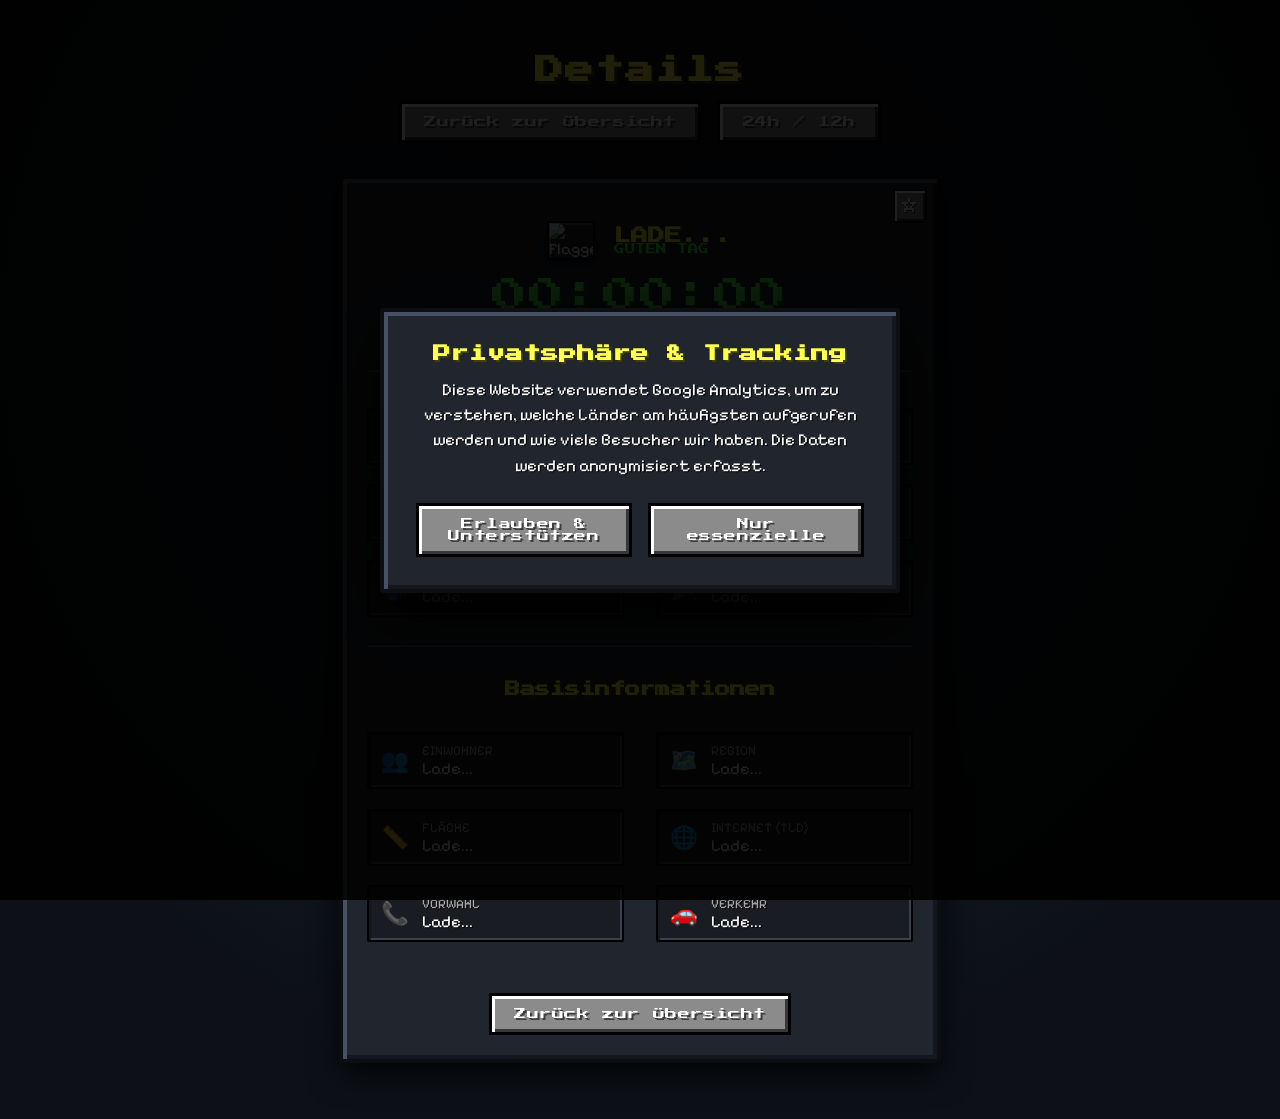
==== commit 67c2ae5a: "fix: center mobile favoriten button, optimize modal dimensions, and fix star button flag overlap" ====
--- a/details.html
+++ b/details.html
@@ -26,7 +26,7 @@
         
         <section class="clock-section" id="detail-section">
             <div class="card glass" style="position: relative;">
-                <button id="detail-fav" class="fav-btn" style="left: 10px; right: auto; top: 10px;" onclick="toggleFavorite(new URLSearchParams(window.location.search).get('country'), event)">☆</button>
+                <button id="detail-fav" class="fav-btn" onclick="toggleFavorite(new URLSearchParams(window.location.search).get('country'), event)">☆</button>
                 <div class="country-info">
                     <img src="" width="40" alt="Flagge" class="flag-img" id="detail-flag">
                     <div class="name-box">
--- a/style.css
+++ b/style.css
@@ -185,7 +185,7 @@
     border: 4px solid #0d0e12;
     box-shadow: inset 4px 4px 0px #485163, inset -4px -4px 0px #14171f, 0 12px 30px rgba(0, 0, 0, 0.8);
     border-radius: 4px;
-    padding: 2rem;
+    padding: 2.4rem 1.5rem 1.5rem 1.5rem;
     display: flex;
     flex-direction: column;
     align-items: center;
@@ -204,6 +204,8 @@
     gap: 1.2rem;
     width: 100%;
     justify-content: center;
+    position: relative;
+    padding-top: 0.2rem;
 }
 
 .name-box {
@@ -626,7 +628,8 @@
 @media (max-width: 600px) {
     .container {
         width: 96%;
-        padding: 0.85rem;
+        max-width: 600px;
+        padding: 0.5rem;
         margin: 0.5rem auto;
         gap: 1rem;
     }
@@ -648,24 +651,42 @@
         padding: 0.6rem 0.85rem;
     }
 
+    /* Centered Mobile Search & Favoriten Filter Button */
     .search-container {
-        flex-direction: row;
-        gap: 0.5rem;
+        flex-direction: column;
+        align-items: center;
+        gap: 0.6rem;
+        width: 100%;
     }
 
     .glass-input {
         font-size: 0.95rem;
         padding: 0.7rem 0.85rem;
+        width: 100%;
     }
 
     .fav-filter-btn {
-        font-size: 0.65rem;
-        padding: 0.7rem 0.85rem;
+        font-size: 0.7rem;
+        padding: 0.7rem 1.4rem;
+        align-self: center;
+        margin: 0 auto;
+    }
+
+    /* Compact Mobile Modal View */
+    .modal-content {
+        width: 90%;
+        max-width: 440px;
+        max-height: 85vh;
+        margin: auto;
     }
 
     .card, .glass {
-        padding: 1.1rem 0.9rem;
+        padding: 2.2rem 0.9rem 1.1rem 0.9rem;
         gap: 1rem;
+    }
+
+    .country-info {
+        gap: 0.8rem;
     }
 
     .country-name {
@@ -756,15 +777,6 @@
         font-size: 1.15rem;
     }
 
-    .search-container {
-        flex-direction: column;
-    }
-
-    .search-container .glass-input,
-    .search-container .fav-filter-btn {
-        width: 100%;
-    }
-
     .time {
         font-size: 1.45rem;
     }
